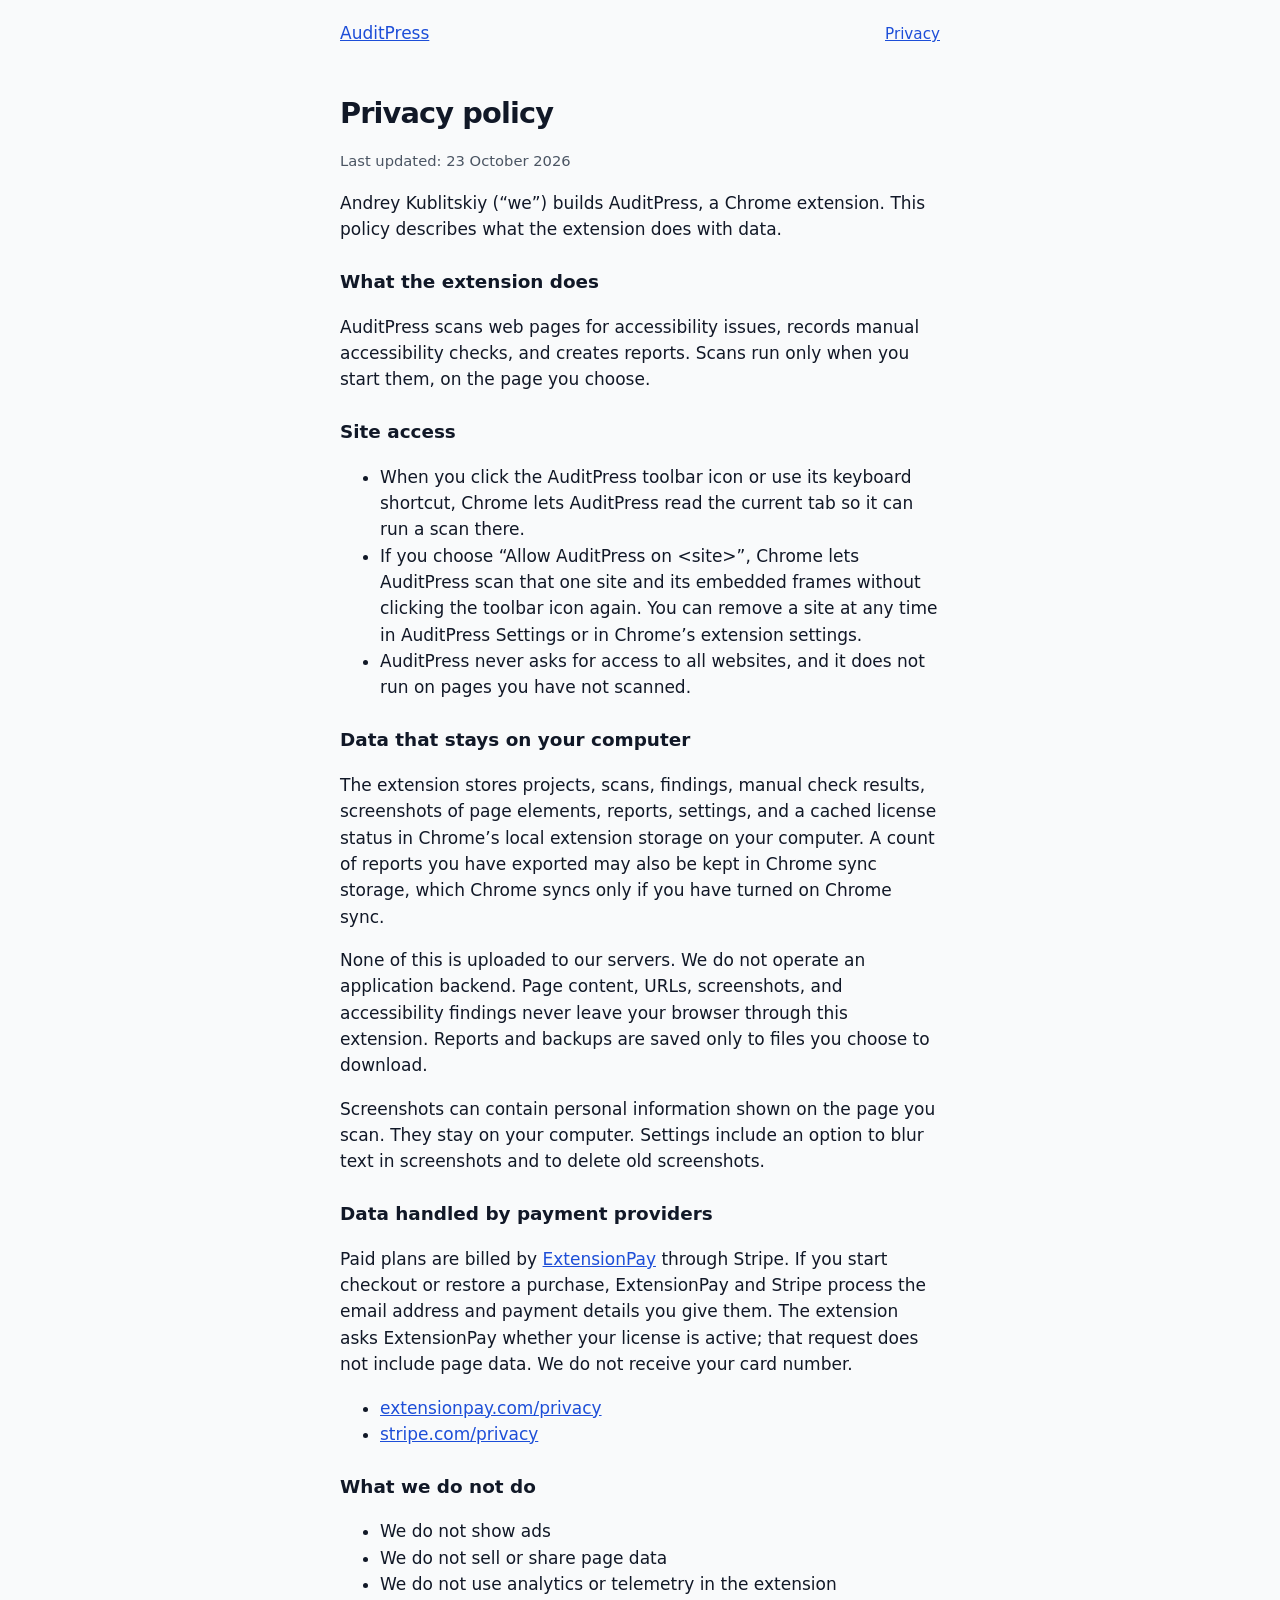
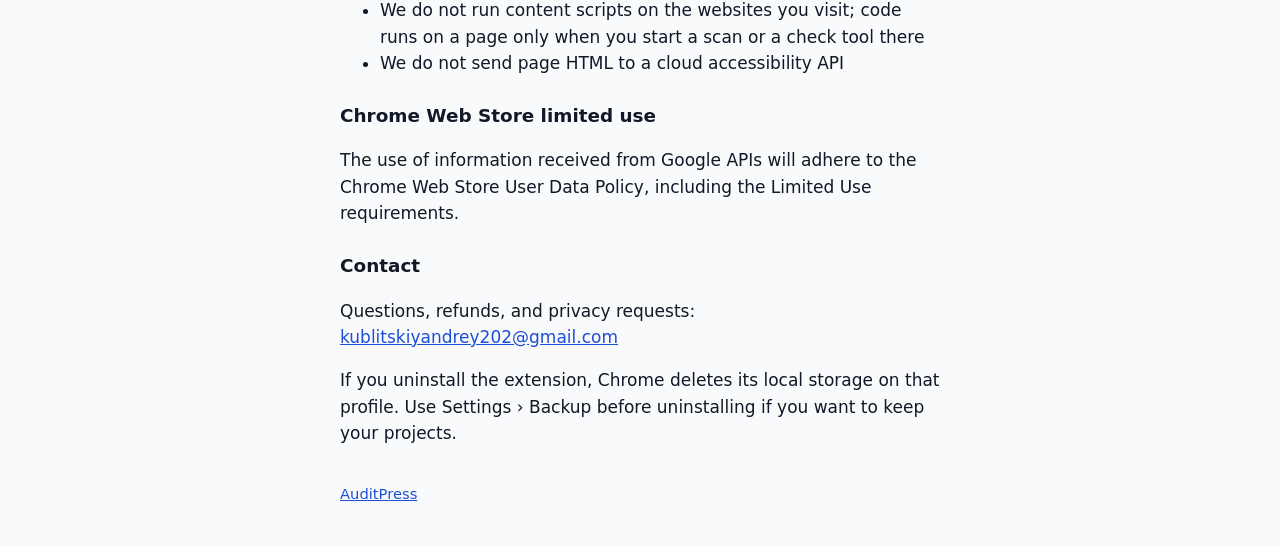
==== privacy/index.html @ 7d34a523 "Add AuditPress public site pages. Co-authored-by: Cursor <cursoragent@cursor.com>" ====
<!DOCTYPE html>
<html lang="en">
  <head>
    <meta charset="utf-8" />
    <meta name="viewport" content="width=device-width, initial-scale=1" />
    <title>Privacy policy · AuditPress</title>
    <link rel="stylesheet" href="../style.css" />
  </head>
  <body>
    <header>
      <a href="../">AuditPress</a>
      <nav>
        <a href="./" aria-current="page">Privacy</a>
      </nav>
    </header>
    <main>
      <h1>Privacy policy</h1>
      <p class="fine">Last updated: 23 October 2026</p>
      <p>
        Andrey Kublitskiy (“we”) builds AuditPress, a Chrome extension. This policy describes what
        the extension does with data.
      </p>

      <h2>What the extension does</h2>
      <p>
        AuditPress scans web pages for accessibility issues, records manual accessibility checks,
        and creates reports. Scans run only when you start them, on the page you choose.
      </p>

      <h2>Site access</h2>
      <ul>
        <li>
          When you click the AuditPress toolbar icon or use its keyboard shortcut, Chrome lets
          AuditPress read the current tab so it can run a scan there.
        </li>
        <li>
          If you choose “Allow AuditPress on &lt;site&gt;”, Chrome lets AuditPress scan that one site
          and its embedded frames without clicking the toolbar icon again. You can remove a site at
          any time in AuditPress Settings or in Chrome’s extension settings.
        </li>
        <li>
          AuditPress never asks for access to all websites, and it does not run on pages you have
          not scanned.
        </li>
      </ul>

      <h2>Data that stays on your computer</h2>
      <p>
        The extension stores projects, scans, findings, manual check results, screenshots of page
        elements, reports, settings, and a cached license status in Chrome’s local extension storage
        on your computer. A count of reports you have exported may also be kept in Chrome sync
        storage, which Chrome syncs only if you have turned on Chrome sync.
      </p>
      <p>
        None of this is uploaded to our servers. We do not operate an application backend. Page
        content, URLs, screenshots, and accessibility findings never leave your browser through this
        extension. Reports and backups are saved only to files you choose to download.
      </p>
      <p>
        Screenshots can contain personal information shown on the page you scan. They stay on your
        computer. Settings include an option to blur text in screenshots and to delete old
        screenshots.
      </p>

      <h2>Data handled by payment providers</h2>
      <p>
        Paid plans are billed by <a href="https://extensionpay.com">ExtensionPay</a> through Stripe.
        If you start checkout or restore a purchase, ExtensionPay and Stripe process the email
        address and payment details you give them. The extension asks ExtensionPay whether your
        license is active; that request does not include page data. We do not receive your card
        number.
      </p>
      <ul>
        <li><a href="https://extensionpay.com/privacy">extensionpay.com/privacy</a></li>
        <li><a href="https://stripe.com/privacy">stripe.com/privacy</a></li>
      </ul>

      <h2>What we do not do</h2>
      <ul>
        <li>We do not show ads</li>
        <li>We do not sell or share page data</li>
        <li>We do not use analytics or telemetry in the extension</li>
        <li>
          We do not run content scripts on the websites you visit; code runs on a page only when you
          start a scan or a check tool there
        </li>
        <li>We do not send page HTML to a cloud accessibility API</li>
      </ul>

      <h2>Chrome Web Store limited use</h2>
      <p>
        The use of information received from Google APIs will adhere to the Chrome Web Store User
        Data Policy, including the Limited Use requirements.
      </p>

      <h2>Contact</h2>
      <p>
        Questions, refunds, and privacy requests:
        <a href="mailto:kublitskiyandrey202@gmail.com">kublitskiyandrey202@gmail.com</a>
      </p>
      <p>
        If you uninstall the extension, Chrome deletes its local storage on that profile. Use
        Settings › Backup before uninstalling if you want to keep your projects.
      </p>
    </main>
    <footer>
      <a href="../">AuditPress</a>
    </footer>
  </body>
</html>
---- style.css ----
:root {
  color-scheme: light dark;
  --ink: #111827;
  --muted: #4b5563;
  --line: #d1d5db;
  --bg: #f9fafb;
  --card: #fff;
  --accent: #1d4ed8;
}

@media (prefers-color-scheme: dark) {
  :root {
    --ink: #e5e7eb;
    --muted: #9ca3af;
    --line: #374151;
    --bg: #0f172a;
    --card: #111c33;
    --accent: #93c5fd;
  }
}

* {
  box-sizing: border-box;
}

body {
  margin: 0;
  font: 17px/1.55 ui-sans-serif, system-ui, sans-serif;
  color: var(--ink);
  background: var(--bg);
}

header,
main,
footer {
  max-width: 40rem;
  margin: 0 auto;
  padding: 1.25rem 1.25rem 0;
}

header {
  display: flex;
  justify-content: space-between;
  align-items: baseline;
  gap: 1rem;
}

a {
  color: var(--accent);
}

a:focus-visible {
  outline: 2px solid var(--accent);
  outline-offset: 2px;
}

nav {
  display: flex;
  gap: 1rem;
  font-size: 0.95rem;
}

h1 {
  font-size: 1.8rem;
  letter-spacing: -0.03em;
  margin: 1.5rem 0 0.6rem;
}

h2 {
  font-size: 1.15rem;
  margin: 1.6rem 0 0.4rem;
}

p,
li {
  color: var(--ink);
}

.lede,
.fine,
footer {
  color: var(--muted);
}

.fine,
footer {
  font-size: 0.92rem;
}

.card {
  background: var(--card);
  border: 1px solid var(--line);
  border-radius: 12px;
  padding: 1rem 1.1rem;
  margin: 1rem 0 1.5rem;
}

footer {
  padding-bottom: 2.5rem;
}
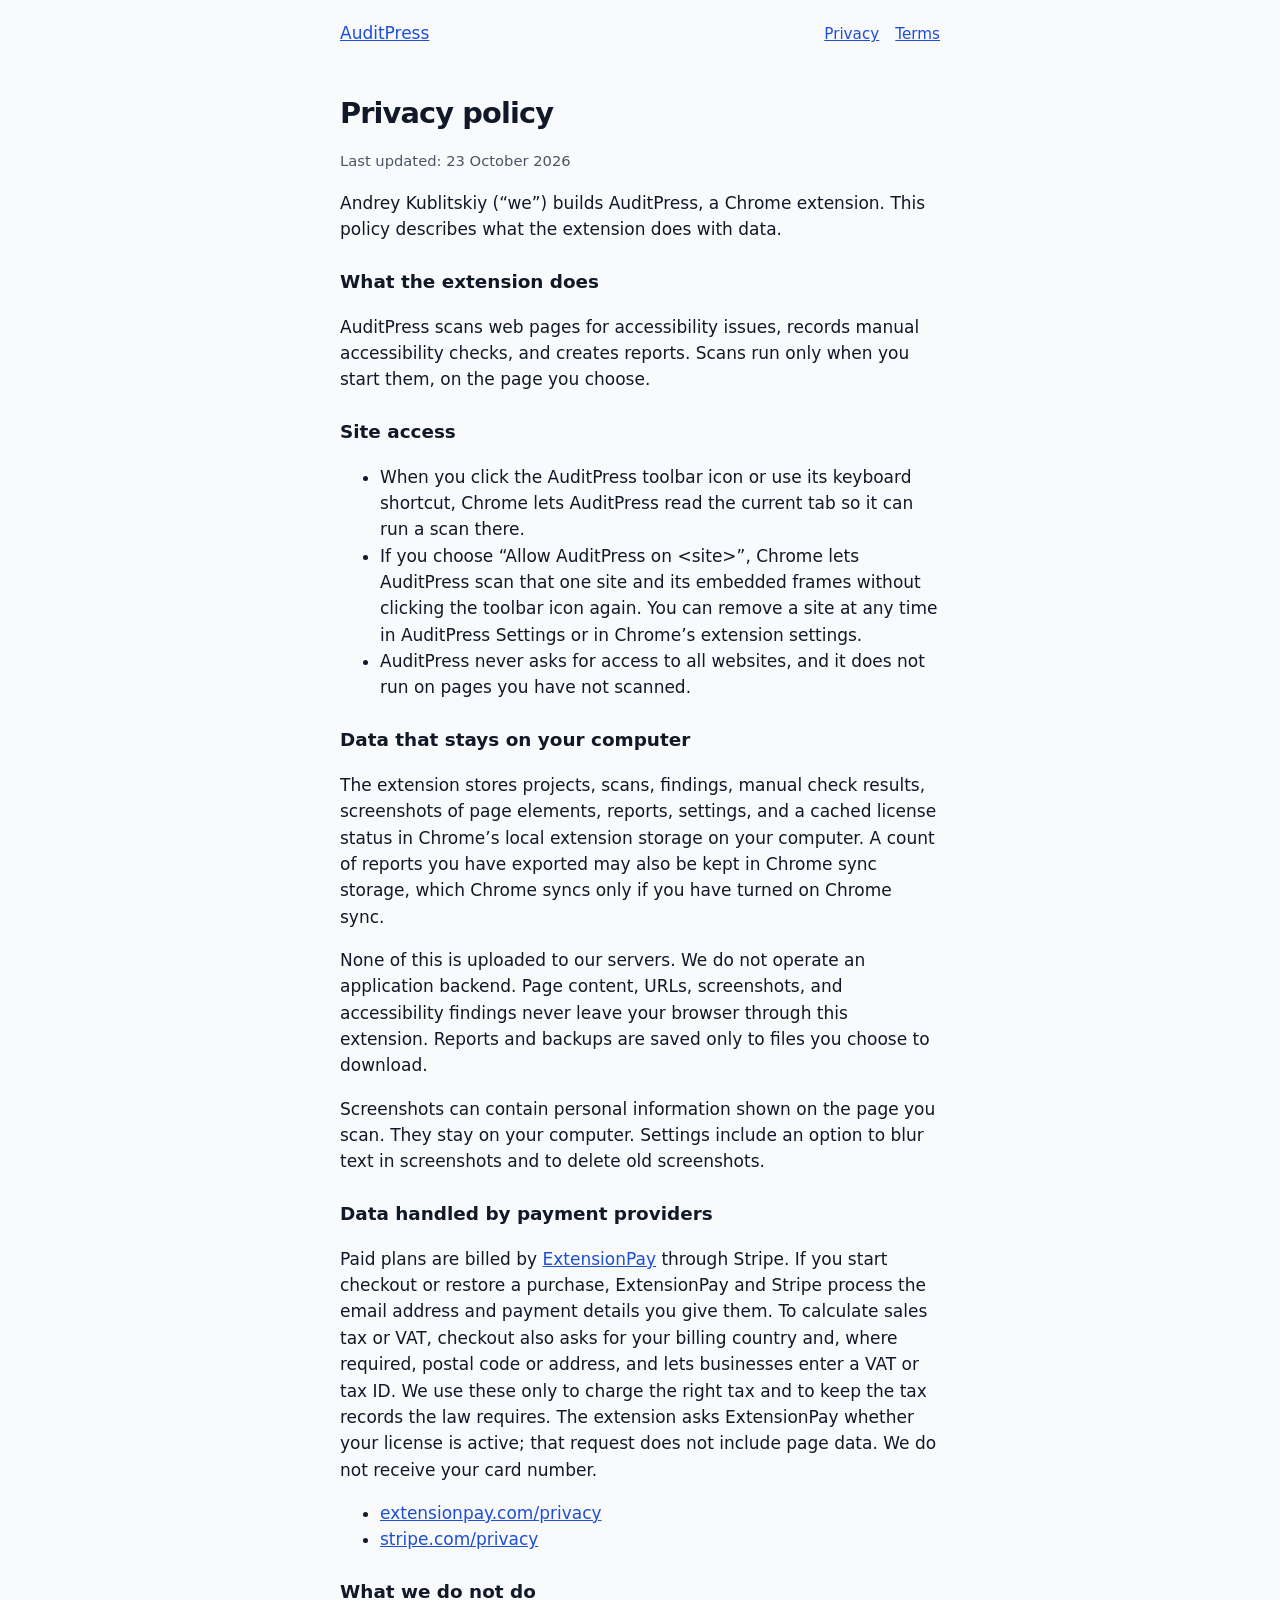
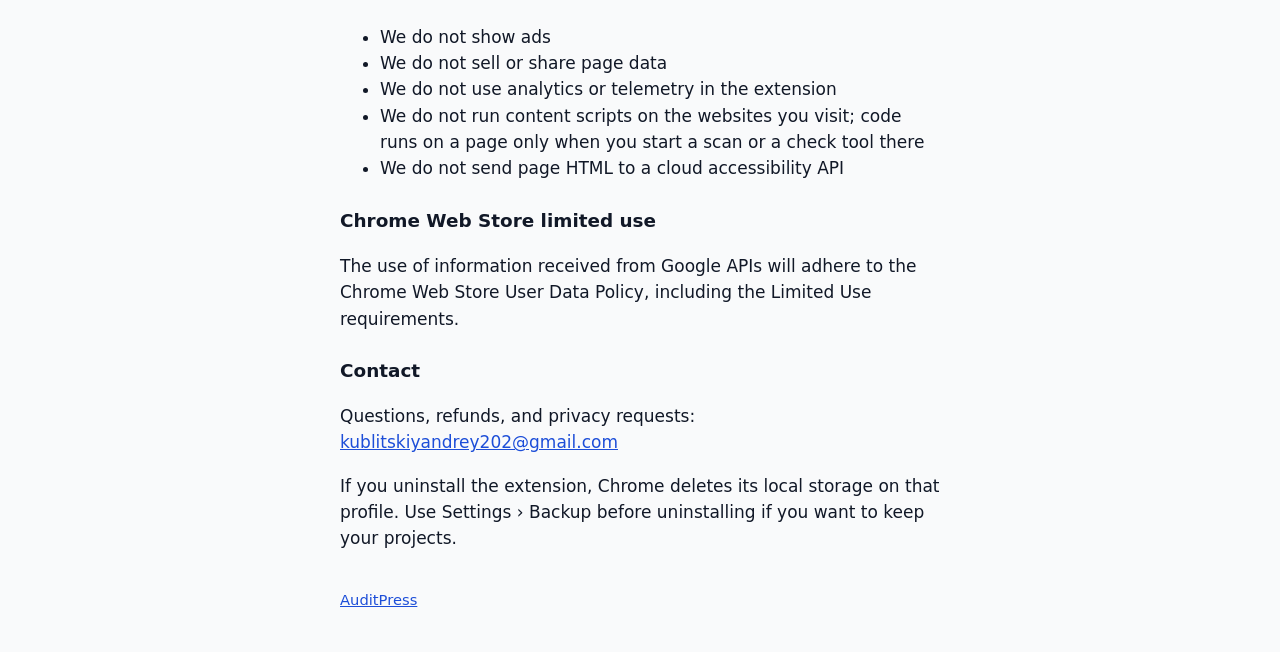
==== commit c1868d26: "Add terms of use; note tax details collected at checkout." ====
--- a/privacy/index.html
+++ b/privacy/index.html
@@ -11,6 +11,7 @@
       <a href="../">AuditPress</a>
       <nav>
         <a href="./" aria-current="page">Privacy</a>
+        <a href="../terms/">Terms</a>
       </nav>
     </header>
     <main>
@@ -66,7 +67,10 @@
       <p>
         Paid plans are billed by <a href="https://extensionpay.com">ExtensionPay</a> through Stripe.
         If you start checkout or restore a purchase, ExtensionPay and Stripe process the email
-        address and payment details you give them. The extension asks ExtensionPay whether your
+        address and payment details you give them. To calculate sales tax or VAT, checkout also
+        asks for your billing country and, where required, postal code or address, and lets
+        businesses enter a VAT or tax ID. We use these only to charge the right tax and to keep the
+        tax records the law requires. The extension asks ExtensionPay whether your
         license is active; that request does not include page data. We do not receive your card
         number.
       </p>
